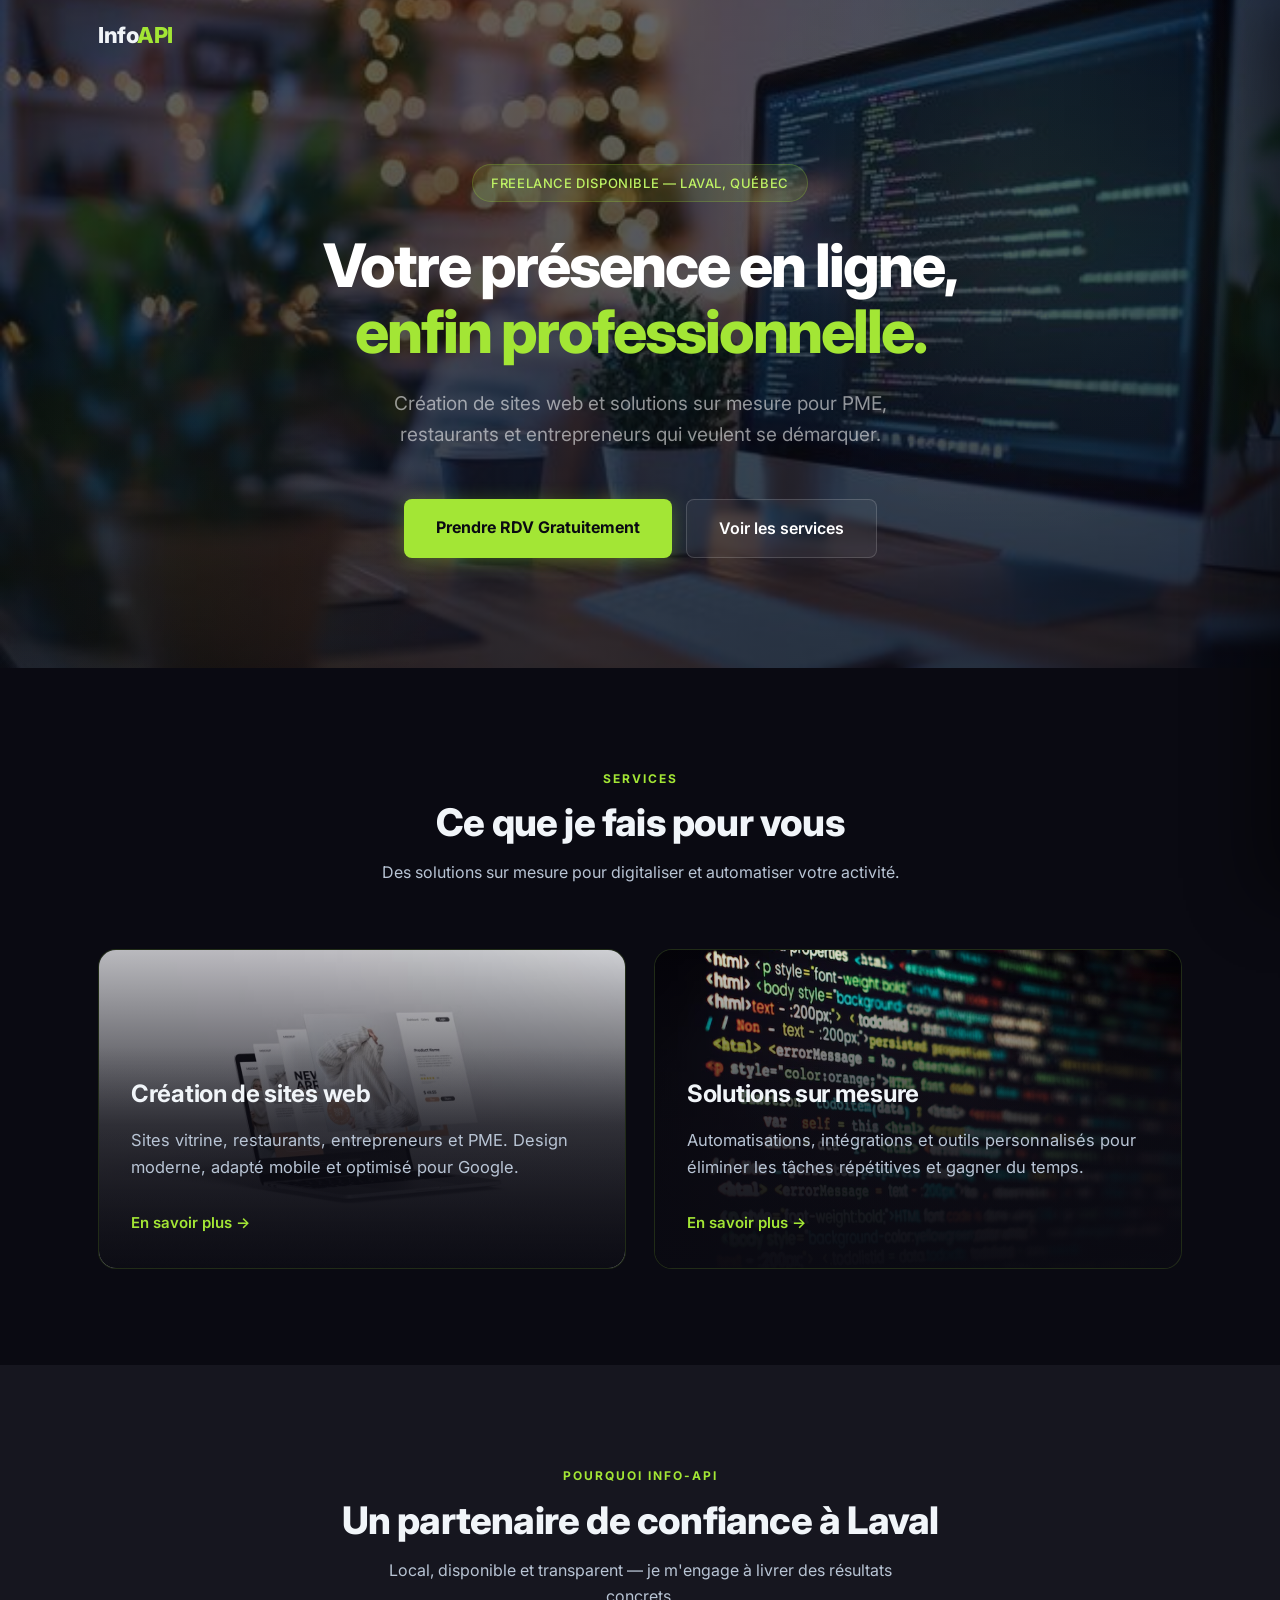
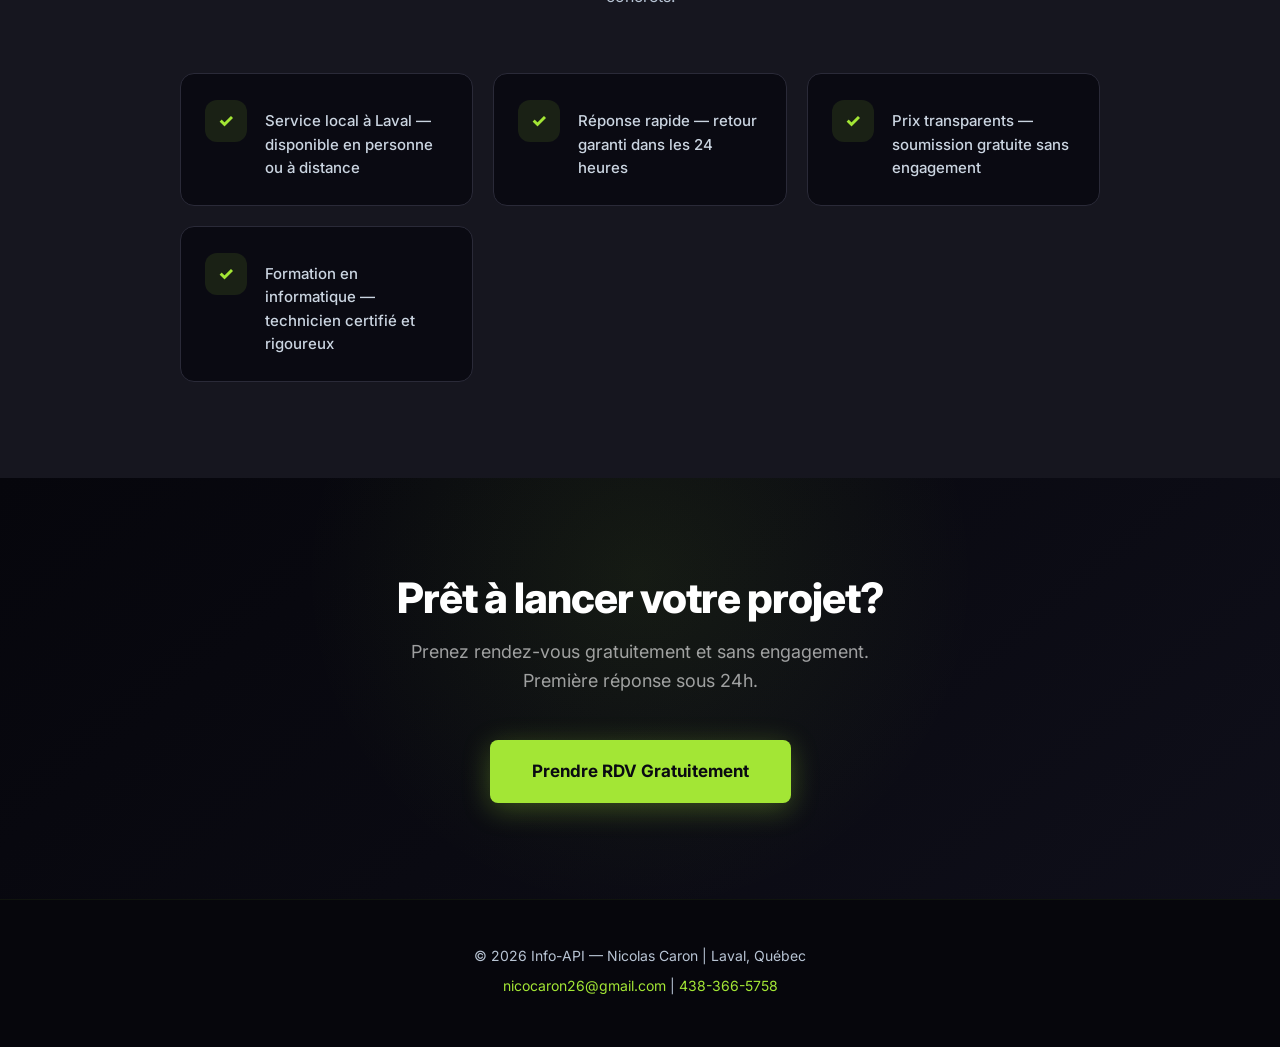
==== index.html @ 494d6074 "Fix structure repo" ====
<!DOCTYPE html>
<html lang="fr">
<head>
    <meta charset="UTF-8">
    <meta name="viewport" content="width=device-width, initial-scale=1.0">
    <meta name="description" content="Info-API - Services informatiques à Laval : création de sites web et automatisation pour PME et entrepreneurs.">
    <title>Info-API | Services Informatiques à Laval</title>
    <link rel="preconnect" href="https://fonts.googleapis.com">
    <link rel="preconnect" href="https://fonts.gstatic.com" crossorigin>
    <link href="https://fonts.googleapis.com/css2?family=Inter:wght@400;500;600;700;800&display=swap" rel="stylesheet">
    <link rel="stylesheet" href="css/style.css">
</head>
<body>

    <!-- NAVIGATION -->
    <nav class="navbar">
        <div class="container">
            <a href="index.html" class="logo">Info<span>API</span></a>
            <button class="hamburger" id="hamburger" aria-label="Menu">
                <span></span><span></span><span></span>
            </button>
        </div>
    </nav>

    <!-- OVERLAY MENU -->
    <div class="nav-overlay" id="navOverlay">
        <div class="nav-overlay-inner">
            <ul class="overlay-links">
                <li><a href="index.html">Accueil</a></li>
                <li>
                    <button class="overlay-dd-trigger">Services <span class="ov-arrow">+</span></button>
                    <ul class="overlay-sub">
                        <li><a href="sites-web.html">Sites web</a></li>
                        <li><a href="automatisation.html">Solutions sur mesure</a></li>
                        <li><a href="services.html">Forfaits entreprise</a></li>
                    </ul>
                </li>
                <li><a href="apropos.html">À propos</a></li>
                <li><a href="projets.html">Projets</a></li>
            </ul>
            <a href="soumission.html" class="overlay-cta">Prendre RDV Gratuitement</a>
        </div>
    </div>

    <!-- HERO -->
    <section class="hero" style="background: linear-gradient(rgba(6,6,12,0.62), rgba(10,10,18,0.78)), url('images/computer.jpg') center/cover no-repeat;">
        <div class="container">
            <div class="hero-badge">Freelance disponible — Laval, Québec</div>
            <h1>Votre présence en ligne,<br><span>enfin professionnelle.</span></h1>
            <p>Création de sites web et solutions sur mesure pour PME, restaurants et entrepreneurs qui veulent se démarquer.</p>
            <div class="hero-btns">
                <a href="soumission.html" class="btn-primary">Prendre RDV Gratuitement</a>
                <a href="#services" class="btn-secondary">Voir les services</a>
            </div>
        </div>
    </section>

    <!-- SERVICES APERCU -->
    <section class="services-apercu" id="services">
        <div class="container">
            <div class="section-header">
                <span class="section-tag">Services</span>
                <h2>Ce que je fais pour vous</h2>
                <p class="section-sub">Des solutions sur mesure pour digitaliser et automatiser votre activité.</p>
            </div>
            <div class="cards">
                <div class="card" style="min-height:320px; padding:0; border:1.5px solid rgba(163,230,53,0.15); display:flex; flex-direction:column; justify-content:flex-end; background:#0a0a12;">
                    <img src="images/website-illustration.avif" alt="" style="position:absolute;inset:0;width:100%;height:100%;object-fit:cover;opacity:0.9;">
                    <div style="position:absolute;inset:0;background:linear-gradient(to bottom, rgba(10,10,18,0.05) 0%, rgba(10,10,18,0.75) 55%, rgba(10,10,18,0.97) 100%);"></div>
                    <div style="position:relative;z-index:1;padding:28px 32px 32px;background:linear-gradient(to top, rgba(10,10,18,0.6) 0%, transparent 100%);border-radius:0 0 18px 18px;font-size:1.08em;">
                        <h3>Création de sites web</h3>
                        <p>Sites vitrine, restaurants, entrepreneurs et PME. Design moderne, adapté mobile et optimisé pour Google.</p>
                        <a href="services.html">En savoir plus →</a>
                    </div>
                </div>
                <div class="card" style="min-height:320px; padding:0; border:1.5px solid rgba(163,230,53,0.15); display:flex; flex-direction:column; justify-content:flex-end; background:#0a0a12;">
                    <img src="images/script-image.avif" alt="" style="position:absolute;inset:0;width:100%;height:100%;object-fit:cover;opacity:0.9;">
                    <div style="position:absolute;inset:0;background:linear-gradient(to bottom, rgba(10,10,18,0.05) 0%, rgba(10,10,18,0.75) 55%, rgba(10,10,18,0.97) 100%);"></div>
                    <div style="position:relative;z-index:1;padding:28px 32px 32px;background:linear-gradient(to top, rgba(10,10,18,0.6) 0%, transparent 100%);border-radius:0 0 18px 18px;font-size:1.08em;">
                        <h3>Solutions sur mesure</h3>
                        <p>Automatisations, intégrations et outils personnalisés pour éliminer les tâches répétitives et gagner du temps.</p>
                        <a href="automatisation.html">En savoir plus →</a>
                    </div>
                </div>
            </div>
        </div>
    </section>

    <!-- POURQUOI MOI -->
    <section class="pourquoi">
        <div class="container">
            <div class="section-header">
                <span class="section-tag">Pourquoi Info-API</span>
                <h2>Un partenaire de confiance à Laval</h2>
                <p class="section-sub">Local, disponible et transparent — je m'engage à livrer des résultats concrets.</p>
            </div>
            <div class="avantages">
                <div class="avantage">
                    <div class="avantage-icon"><span>✓</span></div>
                    <p>Service local à Laval — disponible en personne ou à distance</p>
                </div>
                <div class="avantage">
                    <div class="avantage-icon"><span>✓</span></div>
                    <p>Réponse rapide — retour garanti dans les 24 heures</p>
                </div>
                <div class="avantage">
                    <div class="avantage-icon"><span>✓</span></div>
                    <p>Prix transparents — soumission gratuite sans engagement</p>
                </div>
                <div class="avantage">
                    <div class="avantage-icon"><span>✓</span></div>
                    <p>Formation en informatique — technicien certifié et rigoureux</p>
                </div>
            </div>
        </div>
    </section>

    <!-- CTA -->
    <section class="cta">
        <div class="container">
            <h2>Prêt à lancer votre projet?</h2>
            <p>Prenez rendez-vous gratuitement et sans engagement. Première réponse sous 24h.</p>
            <a href="soumission.html" class="btn-primary">Prendre RDV Gratuitement</a>
        </div>
    </section>

    <!-- FOOTER -->
    <footer>
        <div class="container">
            <p>© 2026 Info-API — Nicolas Caron | Laval, Québec</p>
            <p><a href="mailto:nicocaron26@gmail.com">nicocaron26@gmail.com</a> | <a href="tel:4383665758">438-366-5758</a></p>
        </div>
    </footer>

    <script src="js/main.js"></script>
</body>
</html>
---- css/style.css ----
/* ===== RESET & BASE ===== */
* {
    margin: 0;
    padding: 0;
    box-sizing: border-box;
}

html {
    scroll-behavior: smooth;
}

/* ===== PALETTE P9 — ANTHRACITE & CITRON ===== */
:root {
    --navy:       #0a0a12;   /* fond principal */
    --navy-mid:   #16161f;   /* cartes, nav */
    --navy-high:  #1e1e2a;   /* hover, elevated */
    --blue:       #a3e635;   /* accent citron */
    --blue-light: #bef264;   /* citron clair */
    --blue-dark:  #65a30d;   /* citron foncé (contraste) */
    --text-dark:  #f1f5f9;   /* texte principal (sur fond sombre) */
    --text-mid:   #cbd5e1;   /* texte secondaire */
    --text-muted: #b8c4d4;   /* texte atténué */
    --bg-light:   #16161f;   /* sections alternées */
    --border:     #2a2a38;   /* bordures */
    --border-lt:  #32324a;   /* bordures légères */
    --white:      #ffffff;
}

body {
    font-family: 'Inter', 'Segoe UI', system-ui, -apple-system, sans-serif;
    color: var(--text-dark);
    line-height: 1.7;
    background: var(--navy);
    -webkit-font-smoothing: antialiased;
}

a {
    text-decoration: none;
    color: inherit;
}

.container {
    max-width: 1140px;
    margin: 0 auto;
    padding: 0 28px;
}

/* ===== NAVBAR ===== */
.navbar {
    position: fixed;
    top: 0;
    width: 100%;
    background: transparent;
    z-index: 1000;
    transition: box-shadow 0.3s;
}


.navbar .container {
    display: flex;
    align-items: center;
    justify-content: space-between;
    height: 72px;
}

.logo {
    font-size: 22px;
    font-weight: 800;
    color: var(--text-dark);
    letter-spacing: -0.5px;
}

.logo span {
    color: var(--blue);
}

/* ===== HAMBURGER ===== */
.hamburger {
    display: flex;
    flex-direction: column;
    justify-content: center;
    gap: 5px;
    width: 40px;
    height: 40px;
    background: none;
    border: none;
    cursor: pointer;
    padding: 6px;
    border-radius: 8px;
    transition: background 0.2s;
    position: relative;
    z-index: 1100;
}

.hamburger:hover {
    background: rgba(163, 230, 53, 0.08);
}

.hamburger span {
    display: block;
    height: 2px;
    background: var(--text-dark);
    border-radius: 2px;
    transition: transform 0.3s ease, opacity 0.3s ease, background 0.3s;
    transform-origin: center;
}

.hamburger.active span {
    background: var(--blue);
}

.hamburger.active span:nth-child(1) {
    transform: translateY(7px) rotate(45deg);
}

.hamburger.active span:nth-child(2) {
    opacity: 0;
    transform: scaleX(0);
}

.hamburger.active span:nth-child(3) {
    transform: translateY(-7px) rotate(-45deg);
}

/* ===== BACKDROP ===== */
.nav-backdrop {
    position: fixed;
    inset: 0;
    background: rgba(0, 0, 0, 0.6);
    backdrop-filter: blur(3px);
    z-index: 1040;
    opacity: 0;
    visibility: hidden;
    transition: opacity 0.35s ease, visibility 0.35s ease;
}

.nav-backdrop.active {
    opacity: 1;
    visibility: visible;
}

/* ===== TIROIR LATÉRAL DROIT ===== */
.nav-overlay {
    position: fixed;
    top: 0;
    right: 0;
    bottom: 0;
    width: 320px;
    background: var(--navy-mid);
    border-left: 1px solid var(--border);
    z-index: 1050;
    display: flex;
    flex-direction: column;
    transform: translateX(100%);
    transition: transform 0.38s cubic-bezier(0.4, 0, 0.2, 1);
    overflow-y: auto;
    box-shadow: -24px 0 64px rgba(0, 0, 0, 0.45);
}

.nav-overlay.active {
    transform: translateX(0);
}

.nav-overlay-inner {
    display: flex;
    flex-direction: column;
    min-height: 100%;
    padding: 96px 36px 40px;
    text-align: left;
}

.overlay-links {
    list-style: none;
    margin-bottom: 0;
    flex: 1;
}

.overlay-links > li {
    border-bottom: 1px solid var(--border);
}

.overlay-links > li:last-child {
    border-bottom: none;
}

.overlay-links > li > a,
.overlay-dd-trigger {
    display: flex;
    align-items: center;
    justify-content: space-between;
    width: 100%;
    font-size: 17px;
    font-weight: 700;
    letter-spacing: -0.3px;
    color: var(--text-mid);
    padding: 16px 0;
    background: none;
    border: none;
    cursor: pointer;
    font-family: inherit;
    transition: color 0.2s;
    line-height: 1.2;
    text-align: left;
}

.overlay-links > li > a:hover,
.overlay-dd-trigger:hover,
.overlay-dd-trigger.active {
    color: var(--blue);
}

/* Flèche du dropdown overlay */
.overlay-dd-trigger .ov-arrow {
    display: inline-flex;
    align-items: center;
    justify-content: center;
    width: 26px;
    height: 26px;
    border-radius: 6px;
    background: var(--navy-high);
    font-size: 16px;
    font-weight: 400;
    transition: transform 0.25s, background 0.2s;
    color: var(--text-muted);
    flex-shrink: 0;
}

.overlay-dd-trigger.active .ov-arrow {
    transform: rotate(45deg);
    background: rgba(163, 230, 53, 0.12);
    color: var(--blue);
}

/* Sous-items Services */
.overlay-sub {
    list-style: none;
    max-height: 0;
    overflow: hidden;
    transition: max-height 0.35s ease;
    padding-left: 0;
}

.overlay-sub.open {
    max-height: 300px;
}

.overlay-sub li a {
    display: flex;
    align-items: center;
    gap: 10px;
    font-size: 14px;
    font-weight: 600;
    color: var(--text-muted);
    padding: 10px 12px;
    border-radius: 8px;
    margin-bottom: 3px;
    transition: color 0.2s, background 0.2s;
}

.overlay-sub li a::before {
    content: '→';
    font-size: 12px;
    color: var(--blue-dark);
}

.overlay-sub li a:hover {
    color: var(--blue);
    background: rgba(163, 230, 53, 0.07);
}

/* CTA overlay */
.overlay-cta {
    display: block;
    margin-top: 36px;
    background: var(--blue);
    color: #0a0a12;
    font-size: 15px;
    font-weight: 700;
    padding: 14px 24px;
    border-radius: 10px;
    text-align: center;
    transition: transform 0.2s, box-shadow 0.2s, background 0.2s;
    box-shadow: 0 4px 24px rgba(163, 230, 53, 0.28);
    letter-spacing: -0.2px;
}

.overlay-cta:hover {
    background: var(--blue-light);
    transform: translateY(-2px);
    box-shadow: 0 8px 36px rgba(163, 230, 53, 0.38);
}

/* Mobile : tiroir plein largeur */
@media (max-width: 480px) {
    .nav-overlay {
        width: 100%;
        border-left: none;
    }
}

/* ===== HERO ===== */
.hero {
    padding: 164px 0 110px;
    background: linear-gradient(140deg, #06060c 0%, var(--navy) 45%, #0f0f1a 100%);
    text-align: center;
    position: relative;
    overflow: hidden;
}

.hero::before {
    content: '';
    position: absolute;
    top: -20%;
    right: -8%;
    width: 700px;
    height: 700px;
    background: radial-gradient(circle, rgba(163, 230, 53, 0.07) 0%, transparent 65%);
    pointer-events: none;
}

.hero::after {
    content: '';
    position: absolute;
    bottom: -30%;
    left: -10%;
    width: 600px;
    height: 600px;
    background: radial-gradient(circle, rgba(163, 230, 53, 0.05) 0%, transparent 65%);
    pointer-events: none;
}

.hero .container {
    position: relative;
    z-index: 1;
}

.hero-badge {
    display: inline-flex;
    align-items: center;
    gap: 8px;
    background: rgba(163, 230, 53, 0.1);
    border: 1px solid rgba(163, 230, 53, 0.22);
    color: var(--blue-light);
    padding: 7px 18px;
    border-radius: 100px;
    font-size: 13px;
    font-weight: 500;
    letter-spacing: 0.6px;
    margin-bottom: 30px;
    text-transform: uppercase;
}

.hero h1 {
    font-size: 60px;
    font-weight: 800;
    line-height: 1.1;
    margin-bottom: 24px;
    color: var(--white);
    letter-spacing: -2px;
}

.hero h1 span {
    color: var(--blue);
}

.hero p {
    font-size: 19px;
    color: rgba(255, 255, 255, 0.55);
    max-width: 560px;
    margin: 0 auto 48px;
    font-weight: 400;
    line-height: 1.65;
}

.hero-btns {
    display: flex;
    gap: 14px;
    justify-content: center;
    flex-wrap: wrap;
}

/* ===== IMAGE PLACEHOLDER QUADRILLÉ ===== */
.img-ph {
    background-color: #191924;
    background-image:
        linear-gradient(rgba(163,230,53,0.04) 1px, transparent 1px),
        linear-gradient(90deg, rgba(163,230,53,0.04) 1px, transparent 1px);
    background-size: 28px 28px;
    border: 1.5px dashed rgba(163,230,53,0.16);
    border-radius: 14px;
    display: flex;
    flex-direction: column;
    align-items: center;
    justify-content: center;
    gap: 10px;
    position: relative;
    overflow: hidden;
}

.img-ph-icon {
    width: 42px;
    height: 42px;
    opacity: 0.4;
    background: url("data:image/svg+xml,%3Csvg xmlns='http://www.w3.org/2000/svg' viewBox='0 0 24 24' fill='none' stroke='%23a3e635' stroke-width='1.5'%3E%3Cpath d='M23 19a2 2 0 0 1-2 2H3a2 2 0 0 1-2-2V8a2 2 0 0 1 2-2h4l2-3h6l2 3h4a2 2 0 0 1 2 2z'/%3E%3Ccircle cx='12' cy='13' r='4'/%3E%3C/svg%3E") center / contain no-repeat;
}

.img-ph-label {
    font-size: 10.5px;
    font-weight: 600;
    letter-spacing: 1px;
    text-transform: uppercase;
    color: rgba(163,230,53,0.28);
    text-align: center;
    padding: 0 12px;
}

/* ===== HERO DEUX COLONNES ===== */
.hero-grid {
    display: grid;
    grid-template-columns: 1fr 420px;
    gap: 64px;
    align-items: center;
    text-align: left;
}

.hero-grid p {
    max-width: none;
    margin: 0 0 44px;
}

.hero-grid .hero-btns {
    justify-content: flex-start;
}

@media (max-width: 1000px) {
    .hero-grid {
        grid-template-columns: 1fr;
        text-align: center;
    }
    .hero-visual { display: none; }
    .hero-grid p { margin: 0 auto 44px; max-width: 560px; }
    .hero-grid .hero-btns { justify-content: center; }
}

/* ===== BOUTONS ===== */
.btn-primary {
    background: var(--blue);
    color: #0a0a12;
    padding: 15px 32px;
    border-radius: 8px;
    font-weight: 700;
    font-size: 16px;
    transition: background 0.2s, transform 0.15s, box-shadow 0.2s;
    display: inline-block;
    box-shadow: 0 4px 20px rgba(163, 230, 53, 0.32);
}

.btn-primary:hover {
    background: var(--blue-light);
    transform: translateY(-2px);
    box-shadow: 0 8px 32px rgba(163, 230, 53, 0.44);
}

.btn-secondary {
    background: rgba(255, 255, 255, 0.05);
    color: var(--white);
    padding: 15px 32px;
    border-radius: 8px;
    font-weight: 600;
    font-size: 16px;
    border: 1.5px solid rgba(255, 255, 255, 0.16);
    transition: all 0.2s;
    display: inline-block;
    backdrop-filter: blur(4px);
}

.btn-secondary:hover {
    background: rgba(255, 255, 255, 0.1);
    border-color: rgba(255, 255, 255, 0.32);
    transform: translateY(-2px);
}

/* ===== SECTIONS ===== */
section {
    padding: 96px 0;
}

.section-header {
    text-align: center;
    margin-bottom: 64px;
}

.section-tag {
    display: inline-block;
    color: var(--blue);
    font-size: 12px;
    font-weight: 700;
    letter-spacing: 2px;
    text-transform: uppercase;
    margin-bottom: 12px;
}

section h2 {
    font-size: 38px;
    font-weight: 800;
    color: var(--text-dark);
    letter-spacing: -0.8px;
    line-height: 1.15;
    margin-bottom: 14px;
}

.section-sub {
    color: var(--text-muted);
    font-size: 16px;
    max-width: 520px;
    margin: 0 auto;
    line-height: 1.65;
}

/* ===== CARDS SERVICES ===== */
.services-apercu {
    background: var(--navy);
}

.cards {
    display: grid;
    grid-template-columns: repeat(auto-fit, minmax(300px, 1fr));
    gap: 28px;
}

.card {
    background: var(--navy-mid);
    border: 1.5px solid var(--border);
    border-radius: 18px;
    padding: 42px 34px;
    transition: transform 0.28s ease, box-shadow 0.28s ease, border-color 0.28s ease;
    position: relative;
    overflow: hidden;
}

.card::before {
    content: '';
    position: absolute;
    top: 0;
    left: 0;
    right: 0;
    height: 3px;
    background: linear-gradient(90deg, var(--blue), var(--blue-light));
    opacity: 0;
    transition: opacity 0.28s ease;
}

.card:hover {
    transform: translateY(-8px);
    box-shadow: 0 24px 56px rgba(0, 0, 0, 0.35);
    border-color: rgba(163, 230, 53, 0.22);
}

.card:hover::before {
    opacity: 1;
}

.card-icon {
    font-size: 42px;
    margin-bottom: 22px;
    display: block;
}

.card h3 {
    font-size: 24px;
    font-weight: 700;
    margin-bottom: 12px;
    color: var(--text-dark);
    letter-spacing: -0.3px;
}

.card p {
    color: var(--text-muted);
    margin-bottom: 26px;
    font-size: 16.5px;
    line-height: 1.65;
}

.card a {
    color: var(--blue);
    font-weight: 600;
    font-size: 15px;
    display: inline-flex;
    align-items: center;
    gap: 6px;
    transition: gap 0.2s ease;
}

.card a:hover {
    gap: 10px;
}

/* ===== POURQUOI ===== */
.pourquoi {
    background: var(--bg-light);
}

.avantages {
    display: grid;
    grid-template-columns: repeat(auto-fit, minmax(260px, 1fr));
    gap: 20px;
    max-width: 920px;
    margin: 0 auto;
}

.avantage {
    display: flex;
    align-items: flex-start;
    gap: 18px;
    background: var(--navy);
    border: 1.5px solid var(--border);
    border-radius: 14px;
    padding: 26px 24px;
    transition: border-color 0.22s, box-shadow 0.22s, transform 0.22s;
}

.avantage:hover {
    border-color: rgba(163, 230, 53, 0.28);
    box-shadow: 0 10px 28px rgba(0, 0, 0, 0.3);
    transform: translateY(-3px);
}

.avantage-icon {
    width: 42px;
    height: 42px;
    background: rgba(163, 230, 53, 0.1);
    border-radius: 12px;
    display: flex;
    align-items: center;
    justify-content: center;
    flex-shrink: 0;
}

.avantage-icon span {
    color: var(--blue);
    font-size: 18px;
    font-weight: 800;
    line-height: 1;
}

.avantage p {
    color: var(--text-mid);
    font-size: 15px;
    font-weight: 500;
    line-height: 1.55;
    padding-top: 9px;
}

/* ===== CTA ===== */
.cta {
    background: linear-gradient(140deg, #06060c 0%, #0a0a12 50%, #0f0f1a 100%);
    text-align: center;
    color: var(--white);
    position: relative;
    overflow: hidden;
}

.cta::before {
    content: '';
    position: absolute;
    top: -60%;
    left: 50%;
    transform: translateX(-50%);
    width: 700px;
    height: 700px;
    background: radial-gradient(circle, rgba(163, 230, 53, 0.08) 0%, transparent 68%);
    pointer-events: none;
}

.cta .container {
    position: relative;
    z-index: 1;
}

.cta h2 {
    color: var(--white);
    font-size: 42px;
    letter-spacing: -1px;
    margin-bottom: 16px;
}

.cta p {
    font-size: 18px;
    color: rgba(255, 255, 255, 0.6);
    max-width: 480px;
    margin: 0 auto 44px;
    line-height: 1.6;
}

.cta .btn-primary {
    background: var(--blue);
    color: #0a0a12;
    box-shadow: 0 6px 28px rgba(163, 230, 53, 0.3);
    font-size: 17px;
    padding: 17px 42px;
    font-weight: 700;
}

.cta .btn-primary:hover {
    background: var(--blue-light);
    transform: translateY(-3px);
    box-shadow: 0 12px 40px rgba(163, 230, 53, 0.42);
}

/* ===== FOOTER ===== */
footer {
    background: #06060c;
    color: var(--text-muted);
    text-align: center;
    padding: 44px 0;
    border-top: 1px solid rgba(163, 230, 53, 0.06);
}

footer p {
    font-size: 14px;
    margin-bottom: 6px;
}

footer a {
    color: var(--blue);
    transition: color 0.2s;
}

footer a:hover {
    color: var(--blue-light);
}

/* ===== MOBILE ===== */
@media (max-width: 768px) {
    .hero h1 {
        font-size: 38px;
        letter-spacing: -1.2px;
    }

    .hero {
        padding: 130px 0 80px;
    }

    section h2 {
        font-size: 28px;
    }

    .cta h2 {
        font-size: 30px;
    }
}

/* ===== ANIMATIONS ===== */
.fade-in {
    opacity: 0;
    transform: translateY(24px);
    transition: opacity 0.6s ease, transform 0.6s ease;
}

.fade-in.visible {
    opacity: 1;
    transform: translateY(0);
}
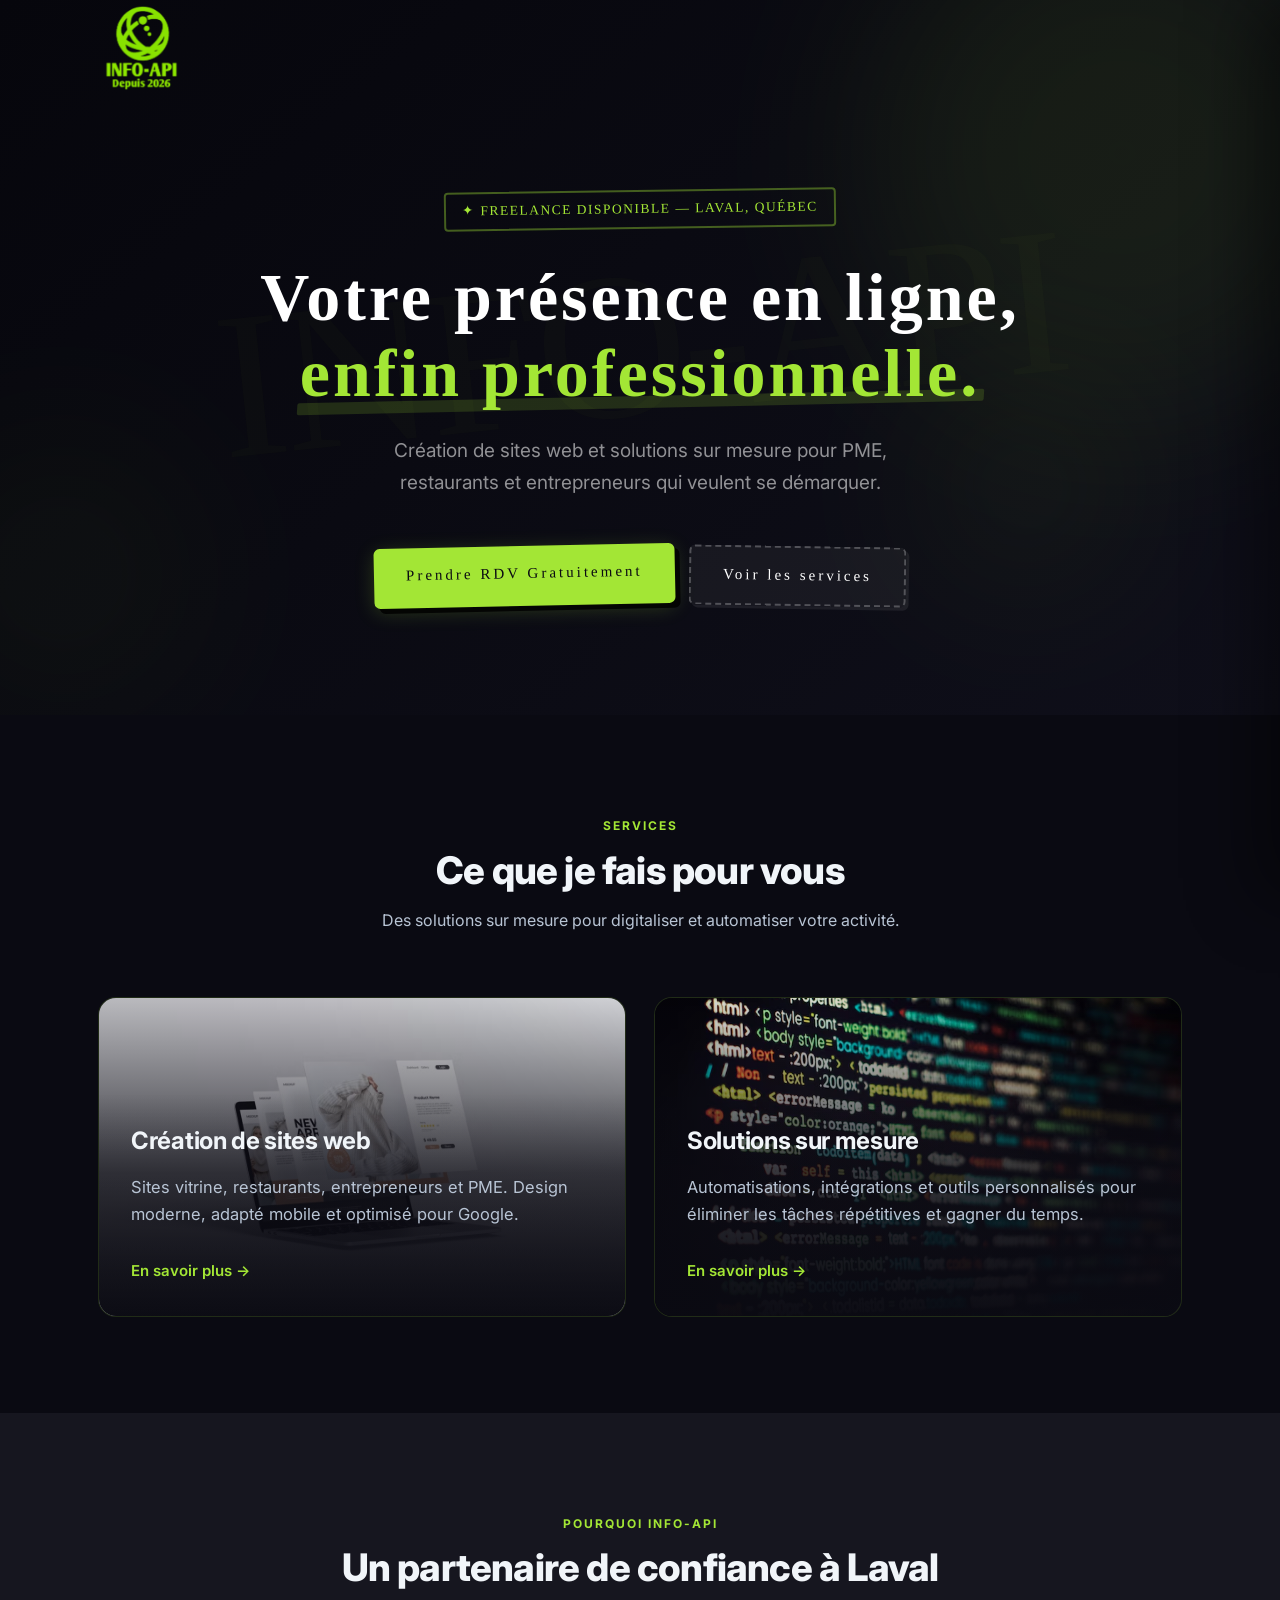
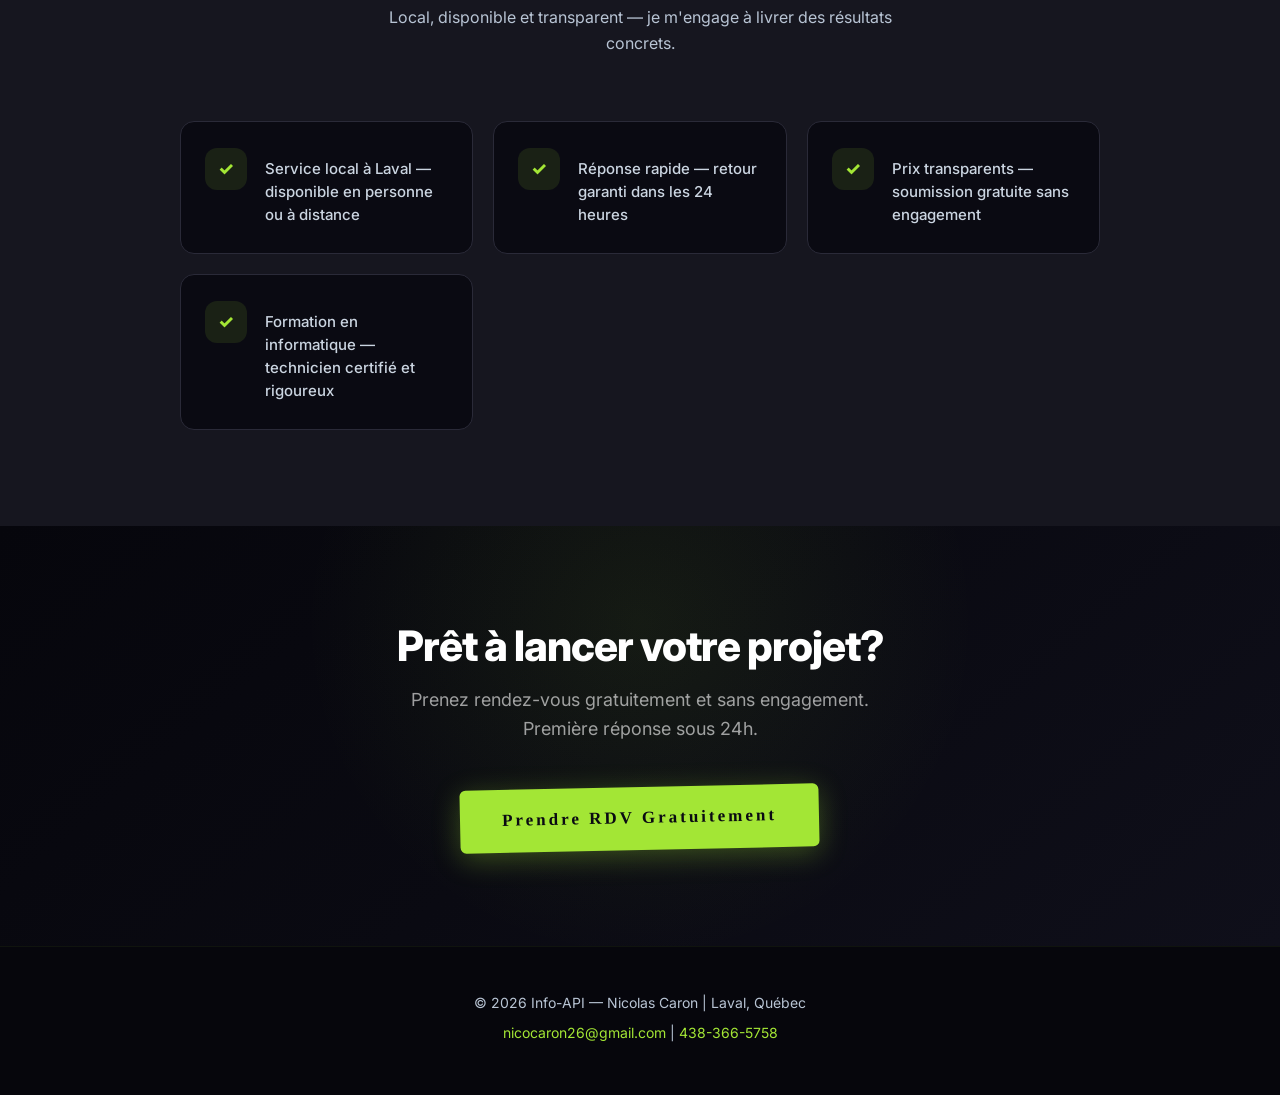
==== commit 393a1711: "Demo V2" ====
--- a/index.html
+++ b/index.html
@@ -7,15 +7,83 @@
     <title>Info-API | Services Informatiques à Laval</title>
     <link rel="preconnect" href="https://fonts.googleapis.com">
     <link rel="preconnect" href="https://fonts.gstatic.com" crossorigin>
-    <link href="https://fonts.googleapis.com/css2?family=Inter:wght@400;500;600;700;800&display=swap" rel="stylesheet">
+    <link href="https://fonts.googleapis.com/css2?family=Inter:wght@400;500;600;700;800&family=Permanent+Marker&display=swap" rel="stylesheet">
     <link rel="stylesheet" href="css/style.css">
+    <style>
+    .logo { display: inline-flex; align-items: center; }
+
+    /* === HERO GRAFFITI OVERRIDE === */
+    .hero::before, .hero::after { display: none; }
+
+    .hero-spray { position: absolute; inset: 0; pointer-events: none; z-index: 0; overflow: hidden; }
+    .spray-blob { position: absolute; border-radius: 50%; filter: blur(90px); }
+    .spray-blob-1 { width: 520px; height: 520px; background: #a3e635; opacity: 0.08; top: -15%; right: -8%; }
+    .spray-blob-2 { width: 280px; height: 280px; background: #a3e635; opacity: 0.04; bottom: 0%; left: -6%; }
+    .spray-blob-3 { width: 200px; height: 200px; background: #a3e635; opacity: 0.07; bottom: 18%; right: 12%; }
+
+    .hero-bg-tag {
+        position: absolute; pointer-events: none; user-select: none; z-index: 0;
+        font-family: 'Permanent Marker', cursive;
+        font-size: 210px; line-height: 1;
+        color: rgba(163,230,53,0.022);
+        white-space: nowrap;
+        top: 48%; left: 50%;
+        transform: translate(-50%, -50%) rotate(-6deg);
+        letter-spacing: -6px;
+    }
+
+    .hero-badge {
+        font-family: 'Permanent Marker', cursive;
+        font-size: 13.5px; letter-spacing: 1.5px;
+        background: transparent;
+        border: 2px solid rgba(163,230,53,0.38);
+        border-radius: 4px;
+        padding: 6px 16px;
+        color: #a3e635;
+        transform: rotate(-0.8deg);
+        display: inline-block;
+    }
+
+    .hero h1 {
+        font-family: 'Permanent Marker', cursive;
+        font-size: 68px;
+        letter-spacing: 3px;
+        line-height: 1.12;
+        margin-bottom: 0;
+    }
+
+    .hero-h1-wrap { margin-bottom: 24px; }
+
+    .hero h1 span {
+        position: relative;
+        display: inline-block;
+        color: #a3e635;
+    }
+    .hero h1 span::after {
+        content: '';
+        position: absolute;
+        left: -3px; right: -3px; bottom: 3px;
+        height: 12px;
+        background: rgba(163,230,53,0.16);
+        transform: rotate(-1.2deg) skewX(-5deg);
+        border-radius: 2px;
+        z-index: -1;
+    }
+
+    @media (max-width: 768px) {
+        .hero h1 { font-size: 42px; letter-spacing: 0; }
+        .hero-bg-tag { font-size: 120px; }
+    }
+    </style>
 </head>
 <body>
 
     <!-- NAVIGATION -->
     <nav class="navbar">
         <div class="container">
-            <a href="index.html" class="logo">Info<span>API</span></a>
+            <a href="index.html" class="logo" aria-label="Info-API — Accueil">
+                <img src="images/logo.png" alt="Info-API" class="nav-logo">
+            </a>
             <button class="hamburger" id="hamburger" aria-label="Menu">
                 <span></span><span></span><span></span>
             </button>
@@ -43,10 +111,18 @@
     </div>
 
     <!-- HERO -->
-    <section class="hero" style="background: linear-gradient(rgba(6,6,12,0.62), rgba(10,10,18,0.78)), url('images/computer.jpg') center/cover no-repeat;">
-        <div class="container">
-            <div class="hero-badge">Freelance disponible — Laval, Québec</div>
-            <h1>Votre présence en ligne,<br><span>enfin professionnelle.</span></h1>
+    <section class="hero">
+        <div class="hero-spray">
+            <div class="spray-blob spray-blob-1"></div>
+            <div class="spray-blob spray-blob-2"></div>
+            <div class="spray-blob spray-blob-3"></div>
+        </div>
+        <div class="hero-bg-tag" aria-hidden="true">INFO-API</div>
+        <div class="container">
+            <div class="hero-badge">✦ Freelance disponible — Laval, Québec</div>
+            <div class="hero-h1-wrap">
+                <h1>Votre présence en ligne,<br><span>enfin professionnelle.</span></h1>
+            </div>
             <p>Création de sites web et solutions sur mesure pour PME, restaurants et entrepreneurs qui veulent se démarquer.</p>
             <div class="hero-btns">
                 <a href="soumission.html" class="btn-primary">Prendre RDV Gratuitement</a>
--- a/css/style.css
+++ b/css/style.css
@@ -55,12 +55,11 @@
     transition: box-shadow 0.3s;
 }
 
-
 .navbar .container {
     display: flex;
     align-items: center;
     justify-content: space-between;
-    height: 72px;
+    height: 96px;
 }
 
 .logo {
@@ -72,6 +71,17 @@
 
 .logo span {
     color: var(--blue);
+}
+
+
+.nav-logo {
+    height: 86px;
+    width: auto;
+    display: block;
+}
+
+@media (max-width: 768px) {
+    .nav-logo { height: 58px; }
 }
 
 /* ===== HAMBURGER ===== */
@@ -300,7 +310,7 @@
 
 /* ===== HERO ===== */
 .hero {
-    padding: 164px 0 110px;
+    padding: 190px 0 110px;
     background: linear-gradient(140deg, #06060c 0%, var(--navy) 45%, #0f0f1a 100%);
     text-align: center;
     position: relative;
@@ -447,37 +457,42 @@
     background: var(--blue);
     color: #0a0a12;
     padding: 15px 32px;
-    border-radius: 8px;
-    font-weight: 700;
-    font-size: 16px;
-    transition: background 0.2s, transform 0.15s, box-shadow 0.2s;
+    border-radius: 6px;
+    font-family: 'Permanent Marker', cursive;
+    font-size: 15px;
+    letter-spacing: 3px;
+    transform: rotate(-1.2deg);
+    box-shadow: 5px 5px 0 rgba(0,0,0,0.85), 0 4px 20px rgba(163,230,53,0.2);
     display: inline-block;
-    box-shadow: 0 4px 20px rgba(163, 230, 53, 0.32);
+    transition: transform 0.15s, box-shadow 0.15s, background 0.15s;
 }
 
 .btn-primary:hover {
     background: var(--blue-light);
-    transform: translateY(-2px);
-    box-shadow: 0 8px 32px rgba(163, 230, 53, 0.44);
+    transform: rotate(-1.2deg) translateY(-3px);
+    box-shadow: 7px 8px 0 rgba(0,0,0,0.85), 0 8px 28px rgba(163,230,53,0.35);
 }
 
 .btn-secondary {
     background: rgba(255, 255, 255, 0.05);
     color: var(--white);
     padding: 15px 32px;
-    border-radius: 8px;
-    font-weight: 600;
-    font-size: 16px;
-    border: 1.5px solid rgba(255, 255, 255, 0.16);
-    transition: all 0.2s;
+    border-radius: 6px;
+    font-family: 'Permanent Marker', cursive;
+    font-size: 15px;
+    letter-spacing: 3px;
+    border: 2px dashed rgba(255,255,255,0.25);
+    transform: rotate(0.9deg);
+    box-shadow: 3px 3px 0 rgba(255,255,255,0.07);
     display: inline-block;
-    backdrop-filter: blur(4px);
+    transition: transform 0.15s, box-shadow 0.15s, border-color 0.15s;
 }
 
 .btn-secondary:hover {
-    background: rgba(255, 255, 255, 0.1);
-    border-color: rgba(255, 255, 255, 0.32);
-    transform: translateY(-2px);
+    background: rgba(255,255,255,0.07);
+    border-color: rgba(255,255,255,0.45);
+    transform: rotate(0.9deg) translateY(-3px);
+    box-shadow: 5px 5px 0 rgba(255,255,255,0.07);
 }
 
 /* ===== SECTIONS ===== */
@@ -498,6 +513,11 @@
     letter-spacing: 2px;
     text-transform: uppercase;
     margin-bottom: 12px;
+}
+
+h1 {
+    font-family: 'Permanent Marker', cursive;
+    letter-spacing: 3px;
 }
 
 section h2 {
@@ -703,8 +723,8 @@
 
 .cta .btn-primary:hover {
     background: var(--blue-light);
-    transform: translateY(-3px);
-    box-shadow: 0 12px 40px rgba(163, 230, 53, 0.42);
+    transform: rotate(-1.2deg) translateY(-3px);
+    box-shadow: 7px 8px 0 rgba(0,0,0,0.85), 0 8px 28px rgba(163,230,53,0.35);
 }
 
 /* ===== FOOTER ===== */
@@ -732,14 +752,18 @@
 
 /* ===== MOBILE ===== */
 @media (max-width: 768px) {
+    .navbar .container { height: 70px; }
+
     .hero h1 {
         font-size: 38px;
         letter-spacing: -1.2px;
     }
 
     .hero {
-        padding: 130px 0 80px;
+        padding: 150px 0 80px;
     }
+
+    h1 { letter-spacing: 0; }
 
     section h2 {
         font-size: 28px;
